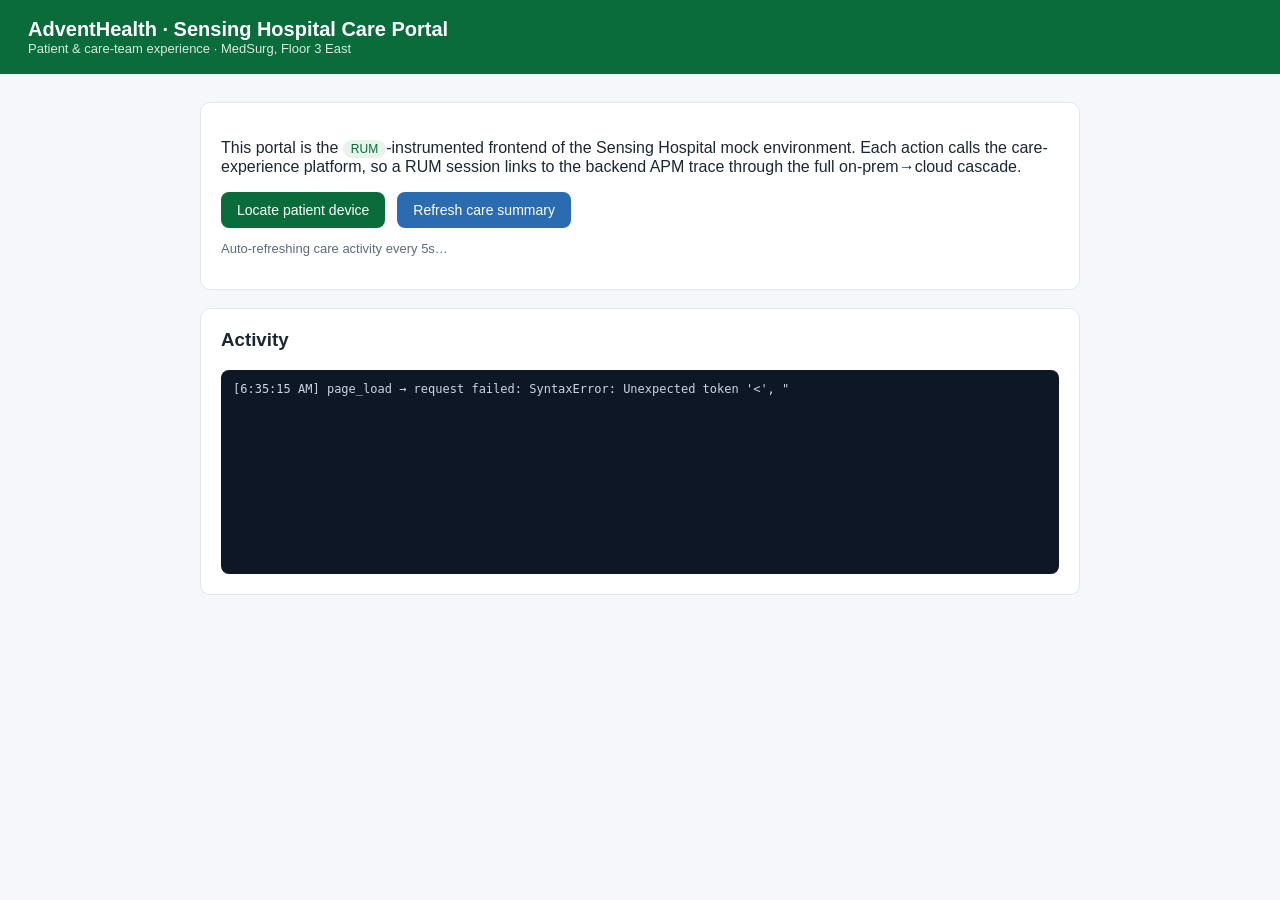
==== dd-demo-toolkit/docker/sensing_hospital/portal_static/index.html @ aa715980 "feat(mock-app): add RUM web frontend + DogStatsD custom metrics Closes the two telemetry gaps in the" ====
<!doctype html>
<html lang="en">
<head>
  <meta charset="utf-8" />
  <meta name="viewport" content="width=device-width,initial-scale=1" />
  <title>AdventHealth — Sensing Hospital Care Portal</title>

  <!-- Runtime RUM config (applicationId / clientToken / site) injected from env. -->
  <script src="/config.js"></script>
  <!-- Datadog RUM Browser SDK (async loader, v5). CDN region from config. -->
  <script>
    (function (h, o, u, n, d) {
      h = h[d] = h[d] || { q: [], onReady: function (c) { h.q.push(c); } };
      d = o.createElement(u); d.async = 1;
      d.src = 'https://www.datadoghq-browser-agent.com/' +
        ((window.DD_RUM_CONFIG && window.DD_RUM_CONFIG.cdnRegion) || 'us1') + '/v5/datadog-rum.js';
      n = o.getElementsByTagName(u)[0]; n.parentNode.insertBefore(d, n);
    })(window, document, 'script', 0, 'DD_RUM');

    window.DD_RUM.onReady(function () {
      var c = window.DD_RUM_CONFIG || {};
      if (!c.applicationId || !c.clientToken) {
        console.warn('[care-portal] RUM not configured — set DD_RUM_APPLICATION_ID and DD_CLIENT_TOKEN');
        return;
      }
      window.DD_RUM.init({
        applicationId: c.applicationId,
        clientToken: c.clientToken,
        site: c.site,
        service: c.service,
        env: c.env,
        version: c.version,
        sessionSampleRate: 100,
        sessionReplaySampleRate: 20,
        trackUserInteractions: true,
        trackResources: true,
        trackLongTasks: true,
        defaultPrivacyLevel: 'mask-user-input',
        // Link RUM sessions to backend APM traces on same-origin /api calls.
        allowedTracingUrls: [window.location.origin]
      });
      window.DD_RUM.startSessionReplayRecording();
    });
  </script>

  <style>
    :root { color-scheme: light; }
    body { font-family: -apple-system, Segoe UI, Roboto, sans-serif; margin: 0; background: #f5f7fb; color: #1b2733; }
    header { background: #0a6b3b; color: #fff; padding: 18px 28px; }
    header h1 { margin: 0; font-size: 20px; }
    header .sub { opacity: .85; font-size: 13px; }
    main { max-width: 880px; margin: 28px auto; padding: 0 20px; }
    .card { background: #fff; border: 1px solid #e3e8ef; border-radius: 10px; padding: 20px; margin-bottom: 18px; }
    .row { display: flex; gap: 12px; flex-wrap: wrap; }
    button { background: #0a6b3b; color: #fff; border: 0; border-radius: 8px; padding: 10px 16px; font-size: 14px; cursor: pointer; }
    button.secondary { background: #2b6cb0; }
    #log { font-family: ui-monospace, Menlo, monospace; font-size: 12px; background: #0e1726; color: #cbd5e1; border-radius: 8px; padding: 12px; height: 180px; overflow: auto; }
    .muted { color: #5b6b7b; font-size: 13px; }
    .pill { display: inline-block; padding: 2px 8px; border-radius: 999px; background: #e6f4ec; color: #0a6b3b; font-size: 12px; }
  </style>
</head>
<body>
  <header>
    <h1>AdventHealth · Sensing Hospital Care Portal</h1>
    <div class="sub">Patient &amp; care-team experience · MedSurg, Floor 3 East</div>
  </header>

  <main>
    <section class="card">
      <p>This portal is the <span class="pill">RUM</span>-instrumented frontend of the
      Sensing Hospital mock environment. Each action calls the care-experience
      platform, so a RUM session links to the backend APM trace through the full
      on-prem→cloud cascade.</p>
      <div class="row">
        <button id="btn-locate">Locate patient device</button>
        <button id="btn-summary" class="secondary">Refresh care summary</button>
      </div>
      <p class="muted" id="status">Auto-refreshing care activity every 5s…</p>
    </section>

    <section class="card">
      <h3 style="margin-top:0">Activity</h3>
      <div id="log"></div>
    </section>
  </main>

  <script>
    var logEl = document.getElementById('log');
    function logLine(msg) {
      var t = new Date().toLocaleTimeString();
      logEl.innerHTML = '[' + t + '] ' + msg + '\n' + logEl.innerHTML;
    }

    async function ping(actionName) {
      // Record a RUM custom action when the SDK is live.
      if (window.DD_RUM && window.DD_RUM.addAction) {
        window.DD_RUM.addAction(actionName);
      }
      try {
        var res = await fetch('/api/ping', { headers: { 'accept': 'application/json' } });
        var body = await res.json();
        logLine(actionName + ' → ' + (body.ok ? 'ok' : ('error: ' + body.error)));
      } catch (e) {
        logLine(actionName + ' → request failed: ' + e);
      }
    }

    document.getElementById('btn-locate').addEventListener('click', function () { ping('locate_patient_device'); });
    document.getElementById('btn-summary').addEventListener('click', function () { ping('refresh_care_summary'); });

    // Background activity so the portal always has live RUM + APM data.
    ping('page_load');
    setInterval(function () { ping('auto_refresh'); }, 5000);
  </script>
</body>
</html>
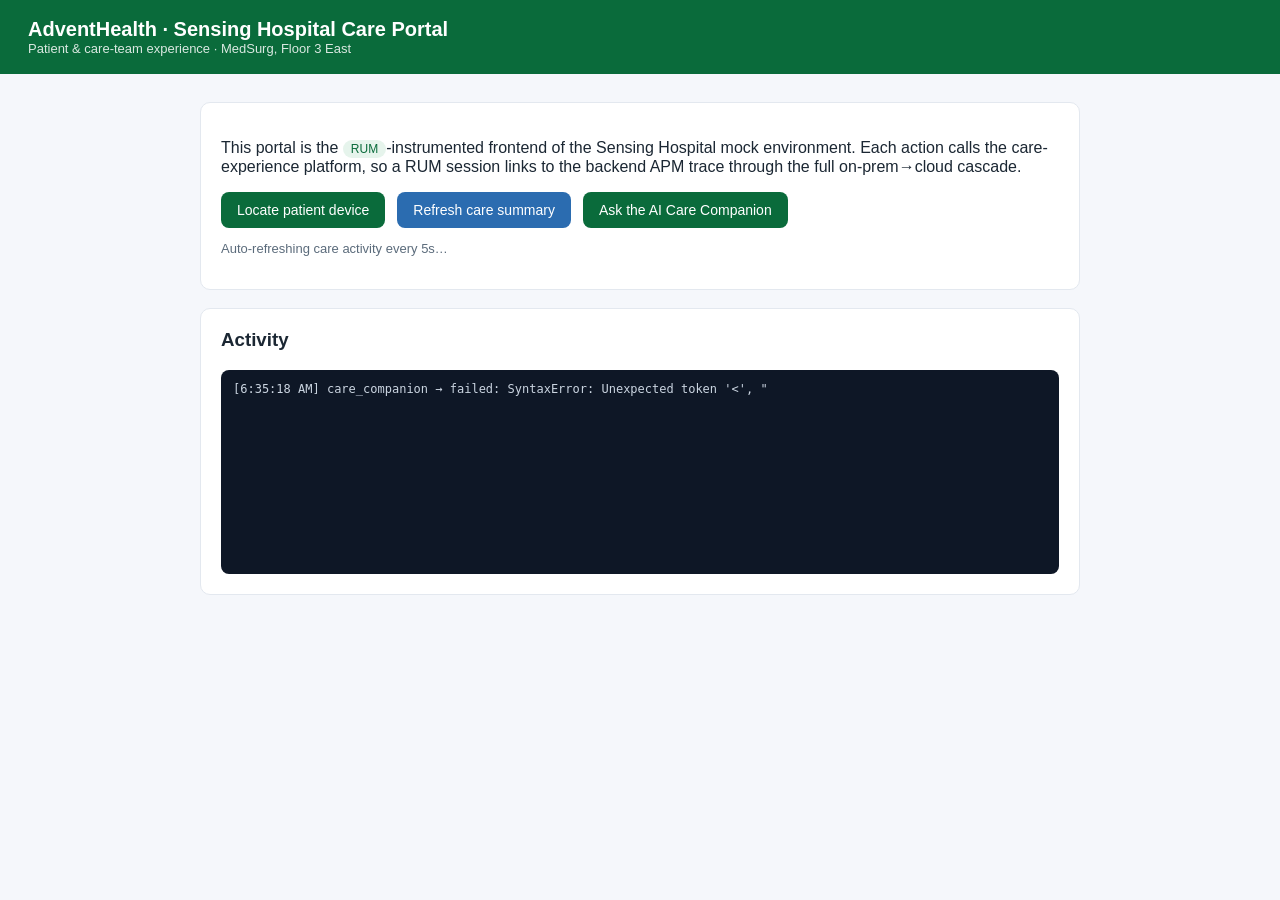
==== commit e09b0d88: "feat(mock-app): AI Care Companion — healthcare LLM service, RUM->APM->LLMObs Executive-grade healthc" ====
--- a/dd-demo-toolkit/docker/sensing_hospital/portal_static/index.html
+++ b/dd-demo-toolkit/docker/sensing_hospital/portal_static/index.html
@@ -74,6 +74,7 @@
       <div class="row">
         <button id="btn-locate">Locate patient device</button>
         <button id="btn-summary" class="secondary">Refresh care summary</button>
+        <button id="btn-ask">Ask the AI Care Companion</button>
       </div>
       <p class="muted" id="status">Auto-refreshing care activity every 5s…</p>
     </section>
@@ -105,12 +106,31 @@
       }
     }
 
+    async function askCompanion(actionName) {
+      if (window.DD_RUM && window.DD_RUM.addAction) window.DD_RUM.addAction(actionName);
+      try {
+        var res = await fetch('/api/ask', {
+          method: 'POST', headers: { 'content-type': 'application/json' },
+          body: JSON.stringify({ role: 'patient' })
+        });
+        var body = await res.json();
+        var c = body.companion || {};
+        logLine('care_companion → ' + (c.scenario || '?') +
+          (c.escalated_to_human ? ' [ESCALATED]' : '') +
+          (c.evals ? ' (halluc ' + c.evals.hallucination_risk + ')' : ''));
+      } catch (e) { logLine('care_companion → failed: ' + e); }
+    }
+
     document.getElementById('btn-locate').addEventListener('click', function () { ping('locate_patient_device'); });
     document.getElementById('btn-summary').addEventListener('click', function () { ping('refresh_care_summary'); });
+    document.getElementById('btn-ask').addEventListener('click', function () { askCompanion('ask_care_companion'); });
 
     // Background activity so the portal always has live RUM + APM data.
     ping('page_load');
     setInterval(function () { ping('auto_refresh'); }, 5000);
+    // Periodically exercise the AI Care Companion so LLM Obs always has data.
+    askCompanion('ask_care_companion');
+    setInterval(function () { askCompanion('ask_care_companion'); }, 8000);
   </script>
 </body>
 </html>
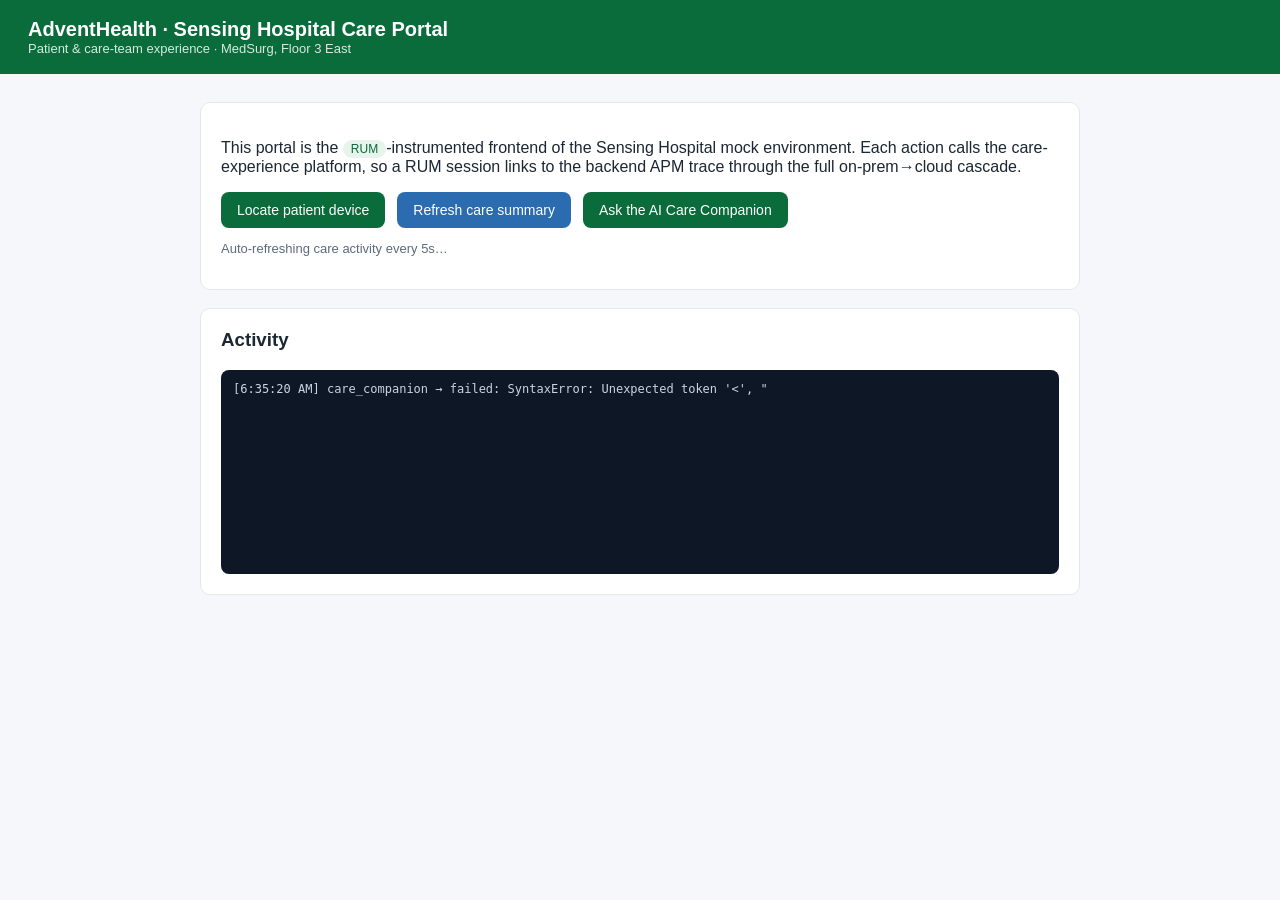
==== commit 8da74746: "feat: Enhance healthcare demo toolkit with new metrics and dashboards - Added patient and operations" ====
--- a/dd-demo-toolkit/docker/sensing_hospital/portal_static/index.html
+++ b/dd-demo-toolkit/docker/sensing_hospital/portal_static/index.html
@@ -108,10 +108,18 @@
 
     async function askCompanion(actionName) {
       if (window.DD_RUM && window.DD_RUM.addAction) window.DD_RUM.addAction(actionName);
+      // Pick a role per click so the Companion sees a realistic mix instead of
+      // 100% patient — a hospital portal serves both patients (med questions,
+      // discharge, triage) and clinicians (overnight shift summaries). Without
+      // this the dashboard's "Patient vs Clinician Mix" shows 100% patient and
+      // the clinician care_plan scenario never lights up in LLM Obs traces.
+      // 70/30 weighting roughly matches real portal traffic.
+      var role = Math.random() < 0.7 ? 'patient' : 'clinician';
+      if (window.DD_RUM && window.DD_RUM.addAction) window.DD_RUM.addAction('role_' + role);
       try {
         var res = await fetch('/api/ask', {
           method: 'POST', headers: { 'content-type': 'application/json' },
-          body: JSON.stringify({ role: 'patient' })
+          body: JSON.stringify({ role: role })
         });
         var body = await res.json();
         var c = body.companion || {};
